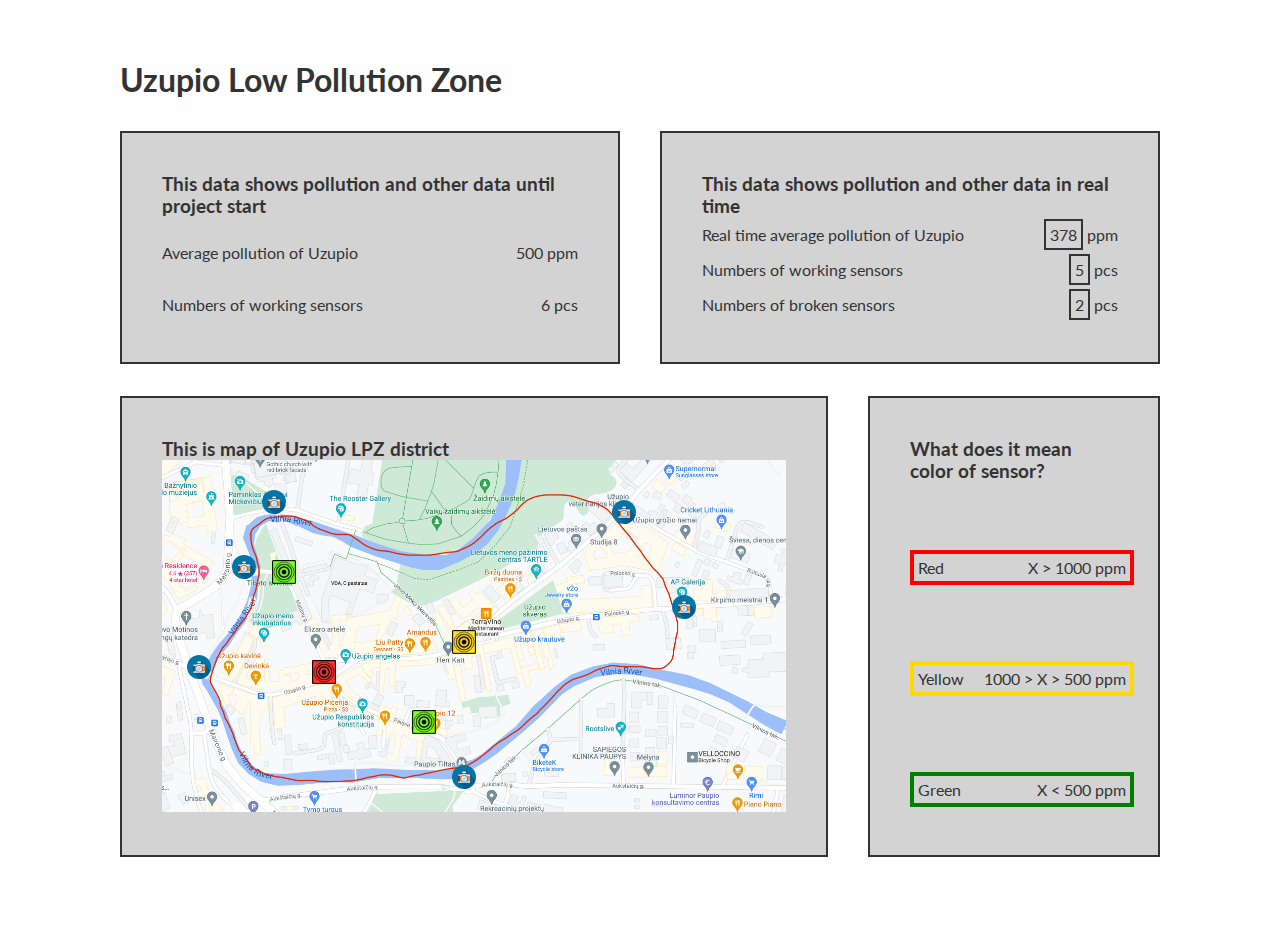
==== src/index.html @ dfabc73f "feat: home page done" ====
<!DOCTYPE html>
<html lang="en">
<head>
    <meta charset="UTF-8">
    <meta http-equiv="X-UA-Compatible" content="IE=edge">
    <meta name="viewport" content="width=device-width, initial-scale=1.0">
    <title>Low Pollution Zone</title>
    <link rel="stylesheet" href="./styles/index.css">
</head>
<body>
    <div class="container">
        <h1>Uzupio Low Pollution Zone</h1>
        <section class="zone-data">
            <div class="zone-data__start">
                <h3>This data shows pollution and other data until project start</h3>
                <div class="zone-data__wrap">
                    <span>Average pollution of Uzupio</span>
                    <span>500 ppm</span>
                </div>
                <div class="zone-data__wrap">
                    <span>Numbers of working sensors</span>
                    <span>6 pcs</span>
                </div>
            </div>
            <div class="zone-data__actual">
                <h3>This data shows pollution and other data in real time</h3>
                <div class="zone-data__wrap">
                    <span>Real time average pollution of Uzupio</span>
                    <div>
                        <span class="back-data">378</span>
                        <span> ppm</span>
                    </div>
                </div>
                <div class="zone-data__wrap">
                    <span>Numbers of working sensors</span>
                    <div>
                        <span class="back-data">5</span>
                        <span> pcs</span>
                    </div>
                </div>
                <div class="zone-data__wrap">
                    <span>Numbers of broken sensors</span>
                    <div>
                        <span class="back-data">2</span>
                        <span> pcs</span>
                    </div>
                </div>
            </div>
        </section>
        <section class="zone-data">
            <div class="zone-data__map">
                <h3>This is map of Uzupio LPZ district</h3>
                <div class="zone-data__map-wrap">
                    <img src="./assets/imgs/map.png" alt="map">
                    <img src="./assets/imgs/photocamera_78342.svg" alt="camera" class="camera">
                    <img src="./assets/imgs/photocamera_78342.svg" alt="camera" class="camera">
                    <img src="./assets/imgs/photocamera_78342.svg" alt="camera" class="camera">
                    <img src="./assets/imgs/photocamera_78342.svg" alt="camera" class="camera">
                    <img src="./assets/imgs/photocamera_78342.svg" alt="camera" class="camera">
                    <img src="./assets/imgs/photocamera_78342.svg" alt="camera" class="camera">
                    <img src="./assets/imgs/sensor_5460.png" alt="sensor" class="sensor" id="sensor1">
                    <img src="./assets/imgs/sensor_5460.png" alt="sensor" class="sensor" id="sensor2">
                    <img src="./assets/imgs/sensor_5460.png" alt="sensor" class="sensor" id="sensor3">
                    <img src="./assets/imgs/sensor_5460.png" alt="sensor" class="sensor" id="sensor4">

                </div>
            </div>
            <div class="zone-data__scale">
                <h3>What does it mean color of sensor?</h3>
                <div class="zone-data__wrap red-color">
                    <span>Red</span>
                    <span>X > 1000 ppm</span>
                </div>       
                <div class="zone-data__wrap yellow-color">
                    <span>Yellow</span>
                    <span>1000 > X > 500 ppm</span>
                </div>       
                <div class="zone-data__wrap green-color">
                    <span>Green</span>
                    <span>X < 500 ppm</span>
                </div>            
            </div>
        </section>
    </div>
    
</body>
</html>
---- src/styles/index.css ----
@import url('https://fonts.googleapis.com/css2?family=Lato:wght@400;700&display=swap');

body {
    margin: 0;
    background-color: #fefefe;
    color: #333;
    font-family: 'Lato', sans-serif;

}

h1,
h3 {
    margin: 0;
}
.container {
    margin: 0 auto;
    padding: 60px 120px;
    max-width: 1200px;
    /* background-color: pink; */
}

.zone-data {
    display: flex;
    justify-content: space-between;
    width: 100%;
    margin: 2rem 0;
}

.zone-data__start, 
.zone-data__actual, 
.zone-data__scale, 
.zone-data__map {
    border: 2px solid #333;
    width: 40%;
    display: flex;
    flex-direction: column;
    align-items: flex-start;
    justify-content: space-between;
    padding: 40px;
    background-color: lightgrey;
}

.zone-data__start .zone-data__wrap, 
.zone-data__actual .zone-data__wrap {
    width: 100%;
    display: flex;
    justify-content: space-between;
    margin: 8px 0;
}

.back-data {
    border: 2px solid #333;
    padding: 4px;
}

.zone-data__map {
    width: 60%;
}

.zone-data__map-wrap {
    position: relative;
}

.zone-data__map img {
    width: 100%;
}

.zone-data__map .camera {
    position: absolute;
    width: 24px;
}

.zone-data__map .camera:nth-of-type(2) {
    left: 100px;
    top: 30px;
}

.zone-data__map .camera:nth-of-type(3) {
    left: 70px;
    top: 95px;
}

.zone-data__map .camera:nth-of-type(4) {
    left: 25px;
    top: 195px;
}

.zone-data__map .camera:nth-of-type(5) {
    left: 290px;
    top: 305px;
}

.zone-data__map .camera:nth-of-type(6) {
    left: 510px;
    top: 135px;
}

.zone-data__map .camera:nth-of-type(7) {
    left: 450px;
    top: 40px;
}

.zone-data__map .sensor {
    position: absolute;
    width: 24px;

}

.zone-data__map #sensor1 {
    left: 150px;
    top: 200px;
    background-color: rgba(255, 0, 0, 0.8);
}

.zone-data__map #sensor2 {
    left: 290px;
    top: 170px;
    background-color: rgba(255, 217, 0, 0.8);
}

.zone-data__map #sensor3 {
    left: 250px;
    top: 250px;
    background-color: rgba(94, 255, 0, 0.8);
}

.zone-data__map #sensor4 {
    left: 110px;
    top: 100px;
    background-color: rgba(94, 255, 0, 0.8);
}

.zone-data__scale {
    width: 20%;
}

.zone-data__scale .zone-data__wrap {
    width: 100%;
    display: flex;
    justify-content: space-between;
    margin: 8px 0;
    padding: 4px;
}

.zone-data__scale .zone-data__wrap.red-color {
    border: 4px red solid;
}

.zone-data__scale .zone-data__wrap.yellow-color {
    border: 4px rgb(255, 217, 0) solid;
}

.zone-data__scale .zone-data__wrap.green-color {
    border: 4px green solid;
}
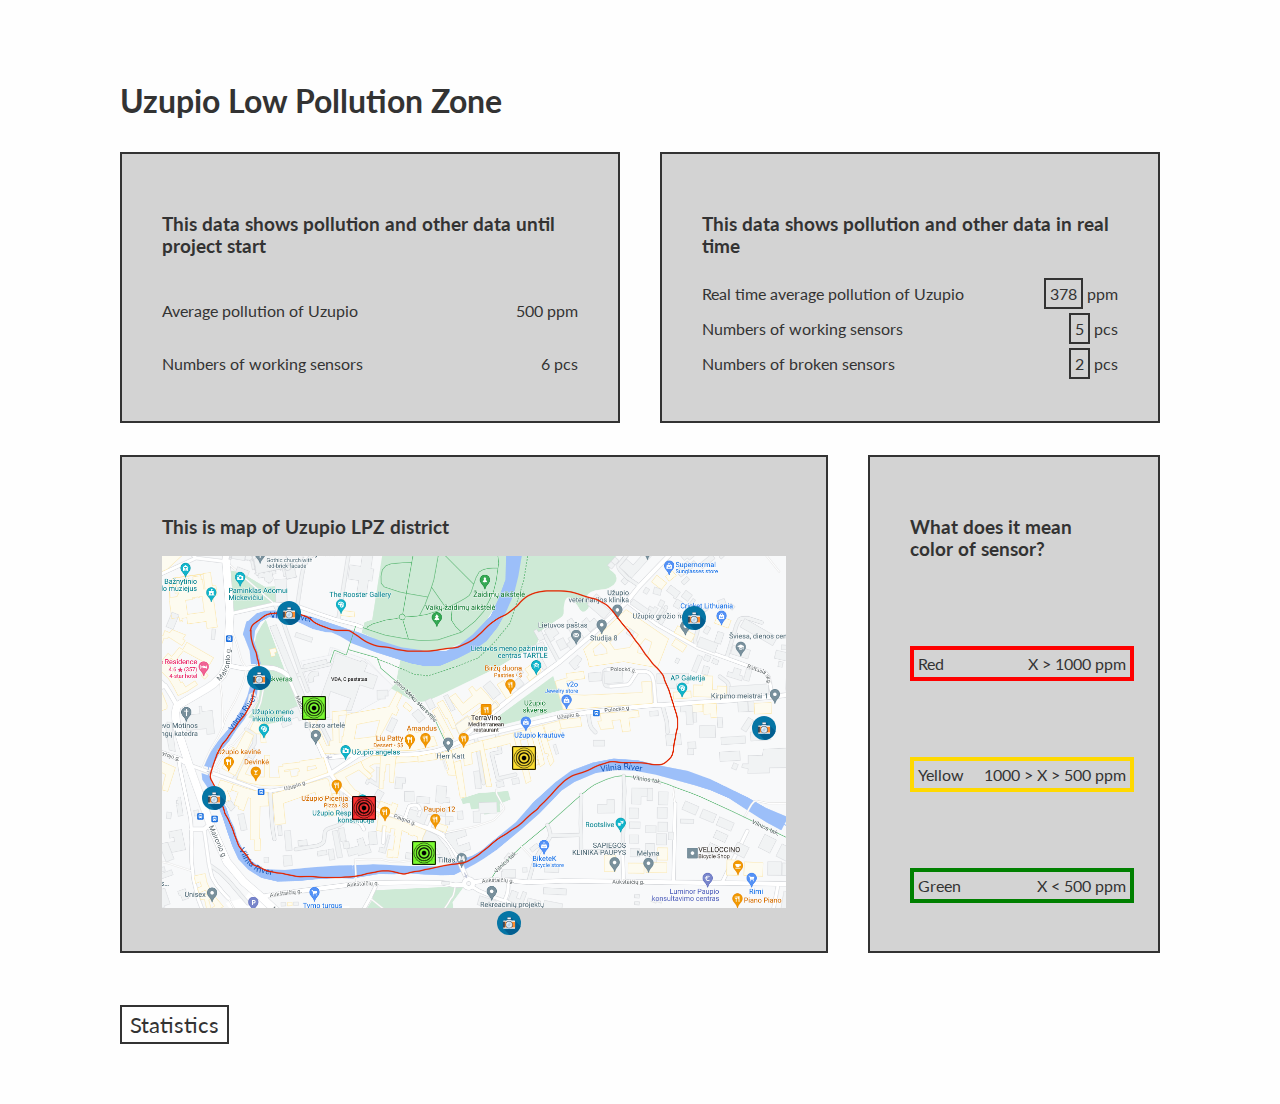
==== commit d7f0c227: "feat: add stats page" ====
--- a/src/index.html
+++ b/src/index.html
@@ -81,6 +81,7 @@
                 </div>            
             </div>
         </section>
+        <a href="./stat.html" class="settings-btn">Statistics</a>
     </div>
     
 </body>
--- a/src/styles/index.css
+++ b/src/styles/index.css
@@ -10,7 +10,7 @@
 
 h1,
 h3 {
-    margin: 0;
+    /* margin: 0; */
 }
 .container {
     margin: 0 auto;
@@ -71,33 +71,33 @@
 }
 
 .zone-data__map .camera:nth-of-type(2) {
-    left: 100px;
-    top: 30px;
+    left: 115px;
+    top: 45px;
 }
 
 .zone-data__map .camera:nth-of-type(3) {
-    left: 70px;
-    top: 95px;
+    left: 85px;
+    top: 110px;
 }
 
 .zone-data__map .camera:nth-of-type(4) {
-    left: 25px;
-    top: 195px;
+    left: 40px;
+    top: 230px;
 }
 
 .zone-data__map .camera:nth-of-type(5) {
-    left: 290px;
-    top: 305px;
+    left: 335px;
+    top: 355px;
 }
 
 .zone-data__map .camera:nth-of-type(6) {
-    left: 510px;
-    top: 135px;
+    left: 590px;
+    top: 160px;
 }
 
 .zone-data__map .camera:nth-of-type(7) {
-    left: 450px;
-    top: 40px;
+    left: 520px;
+    top: 50px;
 }
 
 .zone-data__map .sensor {
@@ -107,26 +107,26 @@
 }
 
 .zone-data__map #sensor1 {
-    left: 150px;
-    top: 200px;
+    left: 190px;
+    top: 240px;
     background-color: rgba(255, 0, 0, 0.8);
 }
 
 .zone-data__map #sensor2 {
-    left: 290px;
-    top: 170px;
+    left: 350px;
+    top: 190px;
     background-color: rgba(255, 217, 0, 0.8);
 }
 
 .zone-data__map #sensor3 {
     left: 250px;
-    top: 250px;
+    top: 285px;
     background-color: rgba(94, 255, 0, 0.8);
 }
 
 .zone-data__map #sensor4 {
-    left: 110px;
-    top: 100px;
+    left: 140px;
+    top: 140px;
     background-color: rgba(94, 255, 0, 0.8);
 }
 
@@ -153,3 +153,22 @@
 .zone-data__scale .zone-data__wrap.green-color {
     border: 4px green solid;
 }
+
+a.settings-btn,
+a.settings-btn:active,
+a.settings-btn:checked  {
+    display: inline-block;
+    padding: 4px 8px;
+    border: 2px solid #333;
+    font-size: 1.4rem;
+    color: #333;
+    text-decoration: none;
+    margin-top: 20px;
+}
+.stat-img {
+    width: 70%;
+}
+
+.stats-wrap {
+    display: flex;
+}